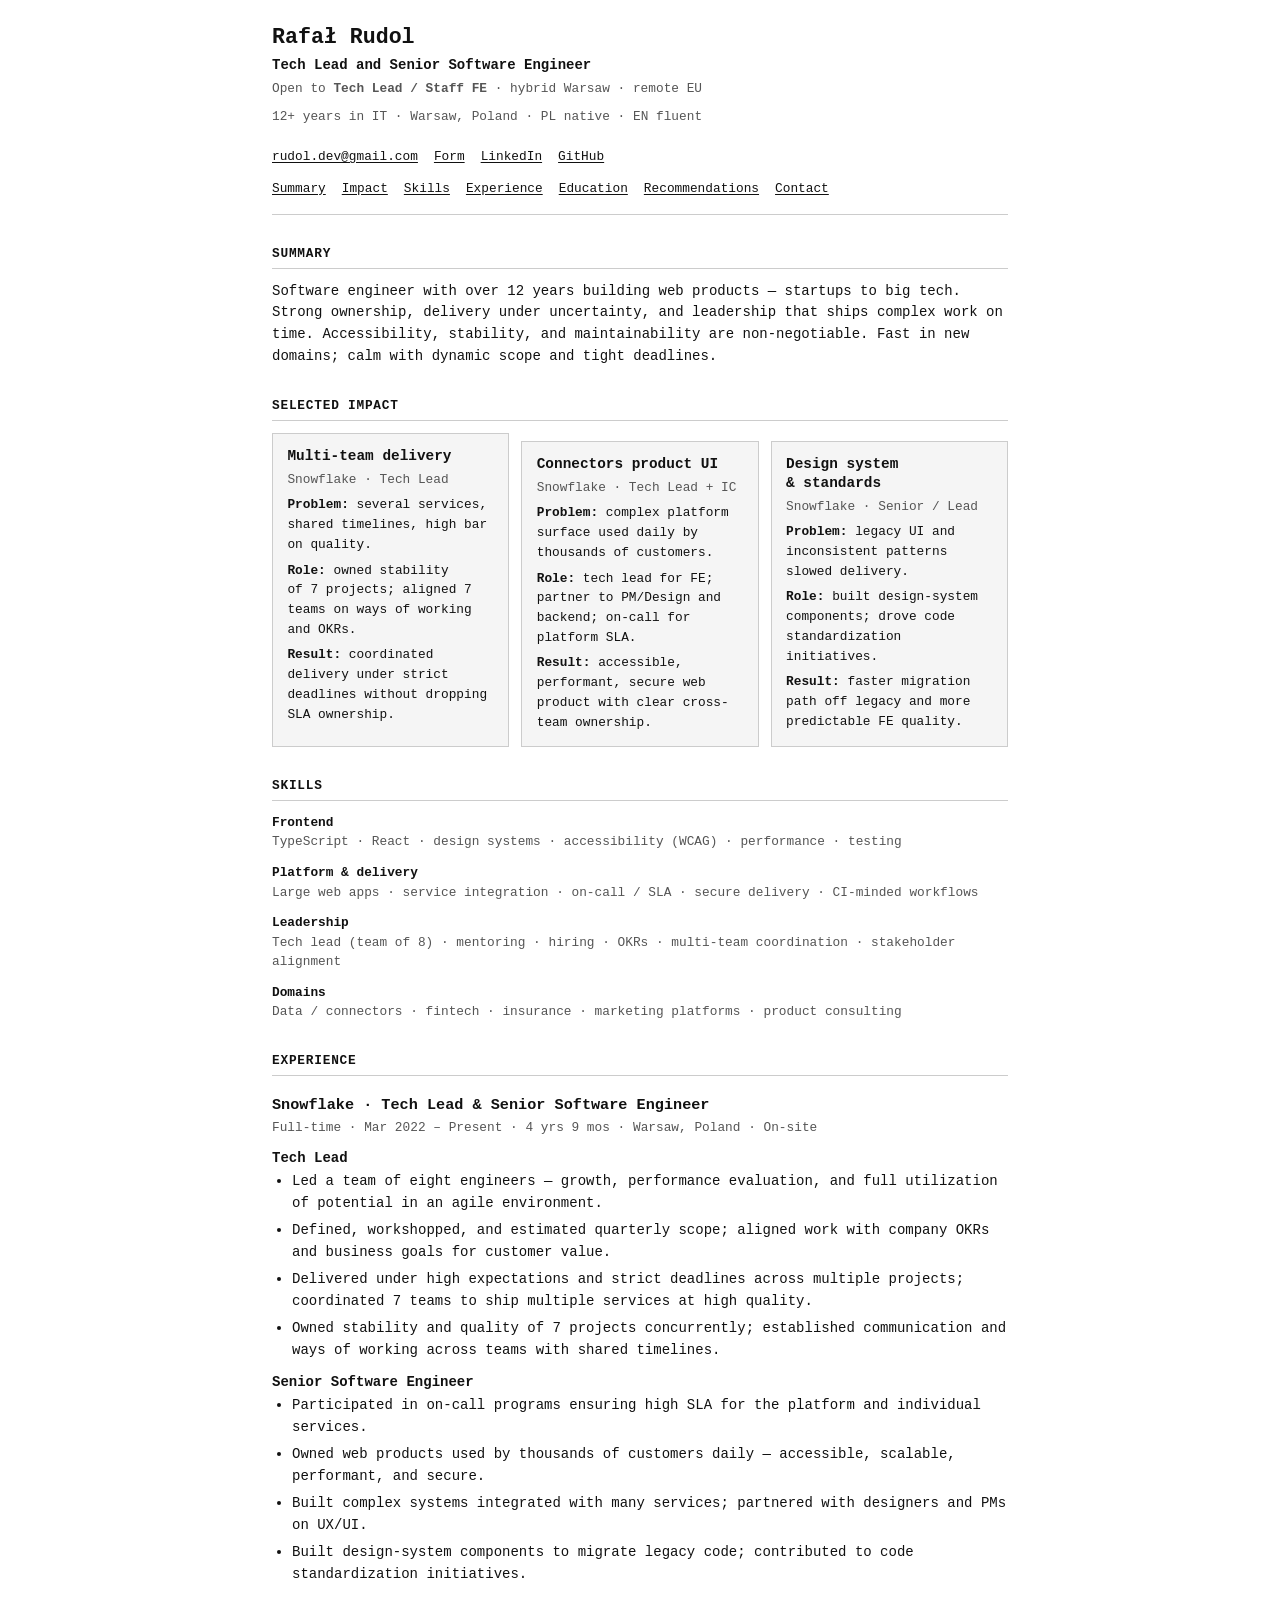
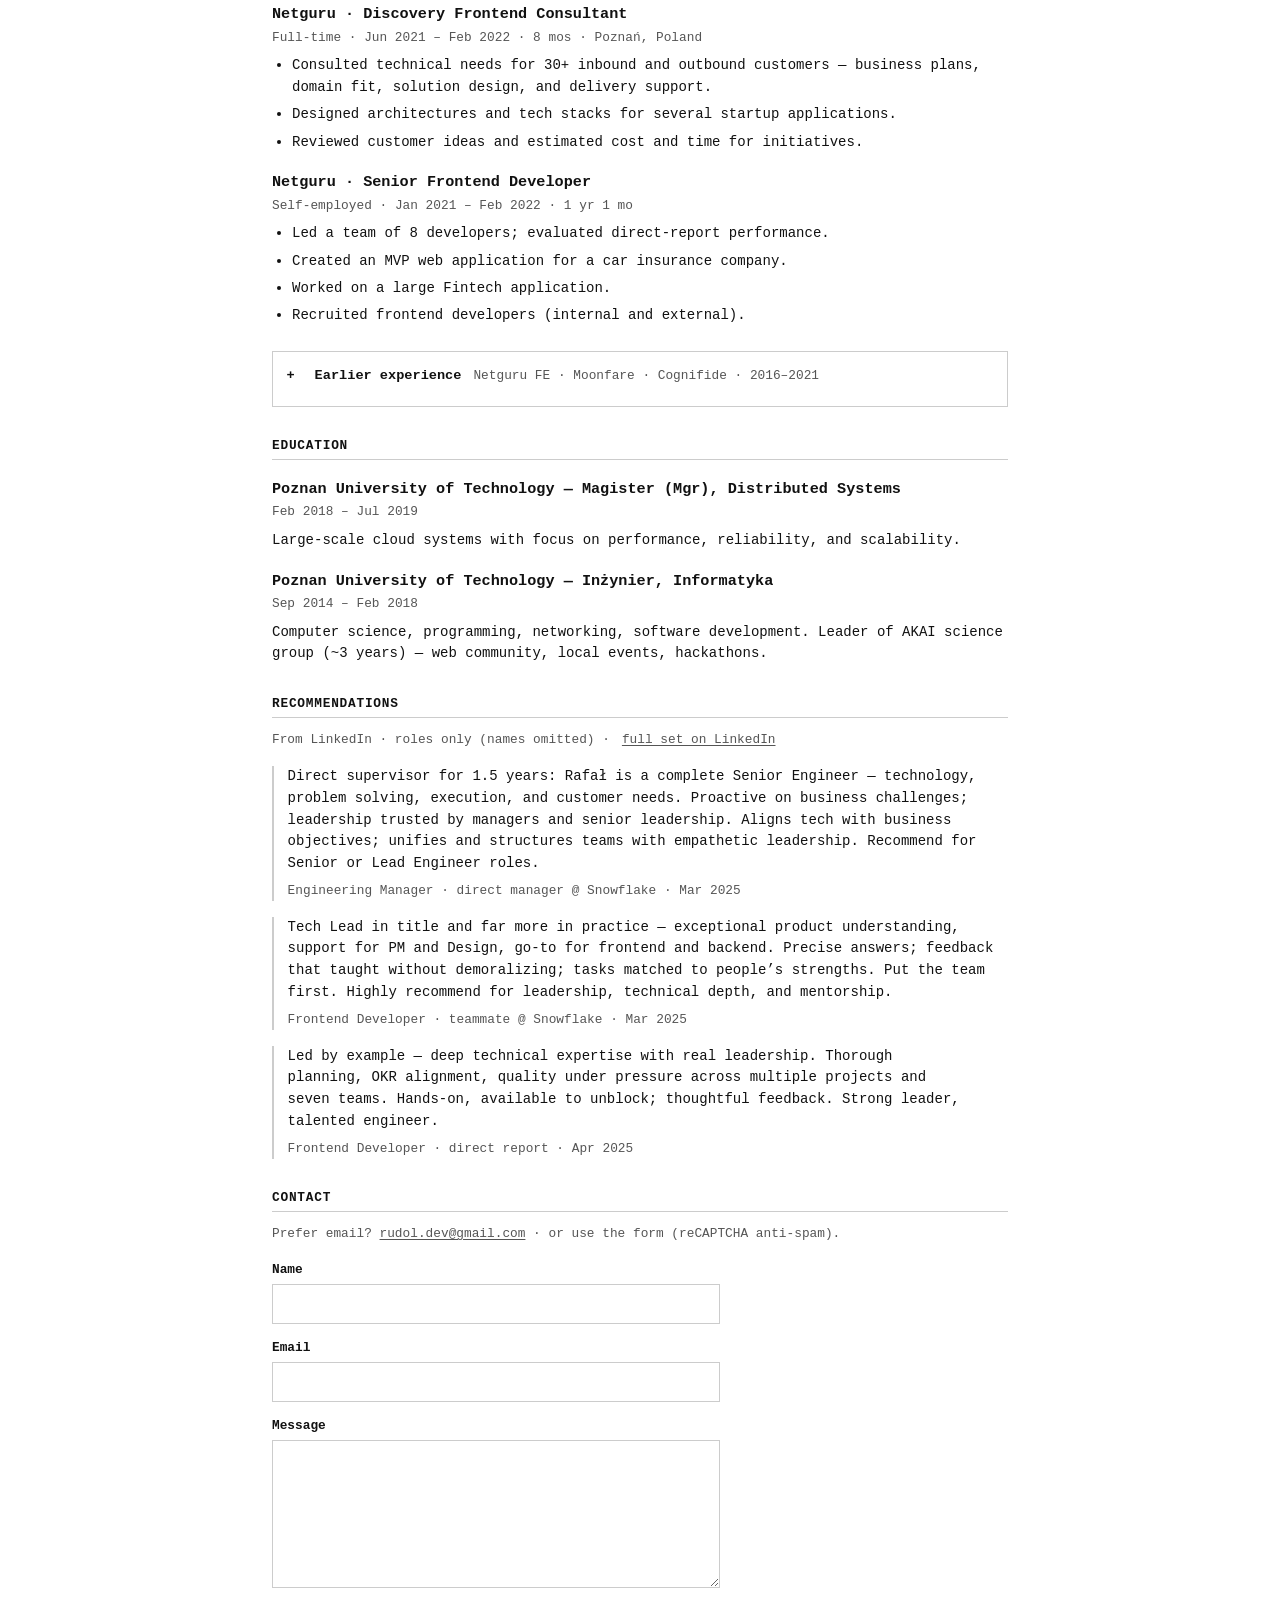
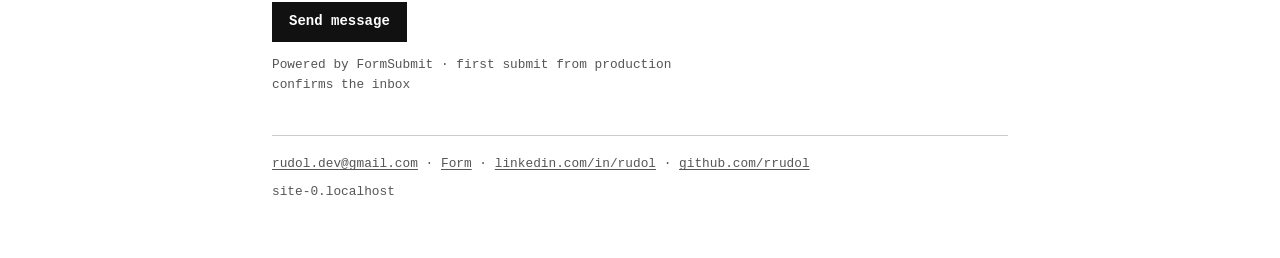
==== www/index.html @ 210c250f "Add static CV site for rudol.dev Monospace CV with impact cards, collapsible earlier experience, For" ====
<!DOCTYPE html>
<html lang="en">
  <head>
    <meta charset="utf-8" />
    <meta name="viewport" content="width=device-width, initial-scale=1" />
    <meta name="color-scheme" content="light dark" />
    <meta name="theme-color" content="#0d0d0d" media="(prefers-color-scheme: dark)" />
    <meta name="theme-color" content="#ffffff" media="(prefers-color-scheme: light)" />
    <meta
      name="description"
      content="Rafał Rudol — Tech Lead &amp; Senior Software Engineer. TypeScript, React, multi-team delivery. Open to Tech Lead / Staff FE roles."
    />
    <meta name="author" content="Rafał Rudol" />
    <link rel="canonical" href="https://rudol.dev/" />
    <link rel="icon" href="./favicon.svg" type="image/svg+xml" />
    <link rel="apple-touch-icon" href="./favicon.svg" />

    <meta property="og:site_name" content="Rafał Rudol" />
    <meta property="og:title" content="Rafał Rudol — Tech Lead &amp; Senior Software Engineer" />
    <meta
      property="og:description"
      content="Tech Lead &amp; Senior Software Engineer. Web, TypeScript, multi-team delivery. Warsaw / remote EU."
    />
    <meta property="og:type" content="profile" />
    <meta property="og:url" content="https://rudol.dev/" />
    <meta property="og:locale" content="en_US" />
    <meta property="profile:first_name" content="Rafał" />
    <meta property="profile:last_name" content="Rudol" />

    <meta name="twitter:card" content="summary" />
    <meta name="twitter:title" content="Rafał Rudol — Tech Lead &amp; Senior Software Engineer" />
    <meta
      name="twitter:description"
      content="Tech Lead &amp; Senior Software Engineer. Web, TypeScript, multi-team delivery."
    />

    <title>Rafał Rudol — Tech Lead &amp; Senior Software Engineer</title>
    <link rel="stylesheet" href="./reset.css" />
    <link rel="stylesheet" href="./style.css" />

    <script type="application/ld+json">
      {
        "@context": "https://schema.org",
        "@type": "Person",
        "name": "Rafał Rudol",
        "url": "https://rudol.dev/",
        "email": "mailto:rudol.dev@gmail.com",
        "jobTitle": "Tech Lead and Senior Software Engineer",
        "address": {
          "@type": "PostalAddress",
          "addressLocality": "Warsaw",
          "addressCountry": "PL"
        },
        "knowsLanguage": ["pl", "en"],
        "sameAs": [
          "https://www.linkedin.com/in/rudol/",
          "https://github.com/rrudol/"
        ]
      }
    </script>
  </head>
  <body>
    <a class="skip-link" href="#main">Skip to content</a>

    <header class="site-header">
      <div class="identity">
        <h1>Rafał Rudol</h1>
        <p class="role">Tech Lead and Senior Software Engineer</p>
        <p class="meta availability">
          Open to <strong>Tech Lead / Staff FE</strong> · hybrid Warsaw · remote EU
        </p>
        <p class="meta">
          <span data-years-it>…</span>+ years in IT · Warsaw, Poland ·
          <span title="Polish">PL native</span> ·
          <span title="English">EN fluent</span>
        </p>
      </div>
      <nav class="contact" aria-label="Contact">
        <a href="mailto:rudol.dev@gmail.com">rudol.dev@gmail.com</a>
        <a href="#contact">Form</a>
        <a href="https://www.linkedin.com/in/rudol/">LinkedIn</a>
        <a href="https://github.com/rrudol/">GitHub</a>
      </nav>
      <nav class="toc" aria-label="On this page">
        <a href="#summary">Summary</a>
        <a href="#impact">Impact</a>
        <a href="#skills">Skills</a>
        <a href="#experience">Experience</a>
        <a href="#education">Education</a>
        <a href="#recommendations">Recommendations</a>
        <a href="#contact">Contact</a>
      </nav>
    </header>

    <main id="main">
      <section id="summary">
        <h2>Summary</h2>
        <p>
          Software engineer with over <span data-years-it>…</span> years building
          web products — startups to big tech. Strong ownership, delivery under
          uncertainty, and leadership that ships complex work on time.
          Accessibility, stability, and maintainability are non‑negotiable. Fast
          in new domains; calm with dynamic scope and tight deadlines.
        </p>
      </section>

      <section id="impact">
        <h2>Selected impact</h2>
        <div class="impact-grid">
          <article class="impact-card">
            <h3>Multi-team delivery</h3>
            <p class="meta">Snowflake · Tech Lead</p>
            <p>
              <strong>Problem:</strong> several services, shared timelines, high
              bar on quality.
            </p>
            <p>
              <strong>Role:</strong> owned stability of 7 projects; aligned 7
              teams on ways of working and OKRs.
            </p>
            <p>
              <strong>Result:</strong> coordinated delivery under strict
              deadlines without dropping SLA ownership.
            </p>
          </article>
          <article class="impact-card">
            <h3>Connectors product UI</h3>
            <p class="meta">Snowflake · Tech Lead + IC</p>
            <p>
              <strong>Problem:</strong> complex platform surface used daily by
              thousands of customers.
            </p>
            <p>
              <strong>Role:</strong> tech lead for FE; partner to PM/Design and
              backend; on-call for platform SLA.
            </p>
            <p>
              <strong>Result:</strong> accessible, performant, secure web
              product with clear cross-team ownership.
            </p>
          </article>
          <article class="impact-card">
            <h3>Design system &amp; standards</h3>
            <p class="meta">Snowflake · Senior / Lead</p>
            <p>
              <strong>Problem:</strong> legacy UI and inconsistent patterns
              slowed delivery.
            </p>
            <p>
              <strong>Role:</strong> built design-system components; drove code
              standardization initiatives.
            </p>
            <p>
              <strong>Result:</strong> faster migration path off legacy and more
              predictable FE quality.
            </p>
          </article>
        </div>
      </section>

      <section id="skills">
        <h2>Skills</h2>
        <dl class="skill-groups">
          <div>
            <dt>Frontend</dt>
            <dd>
              TypeScript · React · design systems · accessibility (WCAG) ·
              performance · testing
            </dd>
          </div>
          <div>
            <dt>Platform &amp; delivery</dt>
            <dd>
              Large web apps · service integration · on-call / SLA · secure
              delivery · CI-minded workflows
            </dd>
          </div>
          <div>
            <dt>Leadership</dt>
            <dd>
              Tech lead (team of 8) · mentoring · hiring · OKRs · multi-team
              coordination · stakeholder alignment
            </dd>
          </div>
          <div>
            <dt>Domains</dt>
            <dd>
              Data / connectors · fintech · insurance · marketing platforms ·
              product consulting
            </dd>
          </div>
        </dl>
      </section>

      <section id="experience">
        <h2>Experience</h2>

        <article>
          <h3>Snowflake · Tech Lead &amp; Senior Software Engineer</h3>
          <p class="meta">
            Full-time ·
            <time datetime="2022-03">Mar 2022</time> – Present
            <span data-tenure data-start="2022-03" data-end="present" aria-hidden="true"></span>
            · Warsaw, Poland · On-site
          </p>

          <h4>Tech Lead</h4>
          <ul>
            <li>
              Led a team of eight engineers — growth, performance evaluation, and
              full utilization of potential in an agile environment.
            </li>
            <li>
              Defined, workshopped, and estimated quarterly scope; aligned work
              with company OKRs and business goals for customer value.
            </li>
            <li>
              Delivered under high expectations and strict deadlines across
              multiple projects; coordinated 7 teams to ship multiple services at
              high quality.
            </li>
            <li>
              Owned stability and quality of 7 projects concurrently; established
              communication and ways of working across teams with shared timelines.
            </li>
          </ul>

          <h4>Senior Software Engineer</h4>
          <ul>
            <li>
              Participated in on-call programs ensuring high SLA for the platform
              and individual services.
            </li>
            <li>
              Owned web products used by thousands of customers daily —
              accessible, scalable, performant, and secure.
            </li>
            <li>
              Built complex systems integrated with many services; partnered with
              designers and PMs on UX/UI.
            </li>
            <li>
              Built design-system components to migrate legacy code; contributed
              to code standardization initiatives.
            </li>
          </ul>
        </article>

        <article>
          <h3>Netguru · Discovery Frontend Consultant</h3>
          <p class="meta">
            Full-time ·
            <time datetime="2021-06">Jun 2021</time> –
            <time datetime="2022-02">Feb 2022</time>
            <span data-tenure data-start="2021-06" data-end="2022-02" aria-hidden="true"></span>
            · Poznań, Poland
          </p>
          <ul>
            <li>
              Consulted technical needs for 30+ inbound and outbound customers —
              business plans, domain fit, solution design, and delivery support.
            </li>
            <li>
              Designed architectures and tech stacks for several startup
              applications.
            </li>
            <li>
              Reviewed customer ideas and estimated cost and time for initiatives.
            </li>
          </ul>
        </article>

        <article>
          <h3>Netguru · Senior Frontend Developer</h3>
          <p class="meta">
            Self-employed ·
            <time datetime="2021-01">Jan 2021</time> –
            <time datetime="2022-02">Feb 2022</time>
            <span data-tenure data-start="2021-01" data-end="2022-02" aria-hidden="true"></span>
          </p>
          <ul>
            <li>Led a team of 8 developers; evaluated direct-report performance.</li>
            <li>Created an MVP web application for a car insurance company.</li>
            <li>Worked on a large Fintech application.</li>
            <li>Recruited frontend developers (internal and external).</li>
          </ul>
        </article>

        <details class="earlier" id="earlier-experience">
          <summary>
            Earlier experience
            <span class="meta">Netguru FE · Moonfare · Cognifide · 2016–2021</span>
          </summary>

          <article>
            <h3>Netguru · Front-end Developer</h3>
            <p class="meta">
              Self-employed ·
              <time datetime="2019-09">Sep 2019</time> –
              <time datetime="2021-01">Jan 2021</time>
              <span data-tenure data-start="2019-09" data-end="2021-01" aria-hidden="true"></span>
            </p>
            <ul>
              <li>Referrals program application for a US real estate company.</li>
              <li>Medical application to organize internal processes.</li>
              <li>Fintech project: KYC and investing processes.</li>
            </ul>
          </article>

          <article>
            <h3>Moonfare · Frontend Developer</h3>
            <p class="meta">
              Self-employed ·
              <time datetime="2019-10">Oct 2019</time> –
              <time datetime="2021-03">Mar 2021</time>
              <span data-tenure data-start="2019-10" data-end="2021-03" aria-hidden="true"></span>
            </p>
            <ul>
              <li>
                Frontend delivery for a private-markets / alternative investments
                platform.
              </li>
              <li>
                Collaborated with product and design on investor-facing web
                experiences.
              </li>
            </ul>
          </article>

          <article>
            <h3>Cognifide · Junior Front-end Developer</h3>
            <p class="meta">
              Full-time ·
              <time datetime="2016-07">Jul 2016</time> –
              <time datetime="2019-09">Sep 2019</time>
              · ~3 yrs 3 mos cumulative · Poznań, Poland · On-site
            </p>
            <p class="meta">
              Periods:
              <time datetime="2016-07">Jul 2016</time>–<time datetime="2016-09">Sep 2016</time>
              ·
              <time datetime="2017-07">Jul 2017</time>–<time datetime="2017-09">Sep 2017</time>
              ·
              <time datetime="2018-07">Jul 2018</time>–<time datetime="2019-09">Sep 2019</time>
              (study / freelance breaks)
            </p>
            <ul>
              <li>Led frontend team on a marketing web application project.</li>
              <li>
                Built marketing websites and apps for multinational enterprises
                (automotive, consumer goods, telecommunications).
              </li>
              <li>
                Business development: rapid, highly customizable campaign sites and
                PoCs.
              </li>
              <li>
                Private banking marketing needs; sports championship website
                end-to-end.
              </li>
            </ul>
          </article>
        </details>
      </section>

      <section id="education">
        <h2>Education</h2>

        <article>
          <h3>Poznan University of Technology — Magister (Mgr), Distributed Systems</h3>
          <p class="meta">
            <time datetime="2018-02">Feb 2018</time> –
            <time datetime="2019-07">Jul 2019</time>
          </p>
          <p>
            Large-scale cloud systems with focus on performance, reliability, and
            scalability.
          </p>
        </article>

        <article>
          <h3>Poznan University of Technology — Inżynier, Informatyka</h3>
          <p class="meta">
            <time datetime="2014-09">Sep 2014</time> –
            <time datetime="2018-02">Feb 2018</time>
          </p>
          <p>
            Computer science, programming, networking, software development.
            Leader of AKAI science group (~3 years) — web community, local events,
            hackathons.
          </p>
        </article>
      </section>

      <section id="recommendations">
        <h2>Recommendations</h2>
        <p class="meta recs-note">
          From LinkedIn · roles only (names omitted) ·
          <a href="https://www.linkedin.com/in/rudol/">full set on LinkedIn</a>
        </p>

        <div class="recs">
          <blockquote>
            <p>
              Direct supervisor for 1.5 years: Rafał is a complete Senior Engineer
              — technology, problem solving, execution, and customer needs.
              Proactive on business challenges; leadership trusted by managers and
              senior leadership. Aligns tech with business objectives; unifies and
              structures teams with empathetic leadership. Recommend for Senior or
              Lead Engineer roles.
            </p>
            <footer>Engineering Manager · direct manager @ Snowflake · Mar 2025</footer>
          </blockquote>

          <blockquote>
            <p>
              Tech Lead in title and far more in practice — exceptional product
              understanding, support for PM and Design, go-to for frontend and
              backend. Precise answers; feedback that taught without demoralizing;
              tasks matched to people’s strengths. Put the team first. Highly
              recommend for leadership, technical depth, and mentorship.
            </p>
            <footer>Frontend Developer · teammate @ Snowflake · Mar 2025</footer>
          </blockquote>

          <blockquote>
            <p>
              Led by example — deep technical expertise with real leadership.
              Thorough planning, OKR alignment, quality under pressure across
              multiple projects and seven teams. Hands-on, available to unblock;
              thoughtful feedback. Strong leader, talented engineer.
            </p>
            <footer>Frontend Developer · direct report · Apr 2025</footer>
          </blockquote>
        </div>
      </section>

      <section id="contact">
        <h2>Contact</h2>
        <p class="meta">
          Prefer email?
          <a href="mailto:rudol.dev@gmail.com">rudol.dev@gmail.com</a>
          · or use the form (reCAPTCHA anti-spam).
        </p>

        <form
          id="contact-form"
          class="contact-form"
          action="https://formsubmit.co/rudol.dev@gmail.com"
          method="POST"
        >
          <input type="hidden" name="_subject" value="rudol.dev — contact form" />
          <input type="hidden" name="_template" value="table" />
          <input type="hidden" name="_captcha" value="true" />
          <input type="hidden" name="_honey" value="" />
          <input
            type="text"
            name="_gotcha"
            value=""
            class="hp"
            tabindex="-1"
            autocomplete="off"
            aria-hidden="true"
          />
          <input type="hidden" name="_next" value="" id="contact-next" />

          <div class="field">
            <label for="contact-name">Name</label>
            <input
              id="contact-name"
              name="name"
              type="text"
              required
              maxlength="120"
              autocomplete="name"
            />
          </div>

          <div class="field">
            <label for="contact-email">Email</label>
            <input
              id="contact-email"
              name="email"
              type="email"
              required
              maxlength="254"
              autocomplete="email"
            />
          </div>

          <div class="field">
            <label for="contact-message">Message</label>
            <textarea
              id="contact-message"
              name="message"
              required
              rows="6"
              maxlength="5000"
            ></textarea>
          </div>

          <p class="form-status" id="contact-status" role="status" aria-live="polite" hidden></p>

          <button type="submit" id="contact-submit">Send message</button>
          <p class="meta form-note">
            Powered by FormSubmit · first submit from production confirms the inbox
          </p>
        </form>
      </section>
    </main>

    <footer class="site-footer">
      <p class="meta">
        <a href="mailto:rudol.dev@gmail.com">rudol.dev@gmail.com</a>
        ·
        <a href="#contact">Form</a>
        ·
        <a href="https://www.linkedin.com/in/rudol/">linkedin.com/in/rudol</a>
        ·
        <a href="https://github.com/rrudol/">github.com/rrudol</a>
      </p>
      <p class="meta site-origin" hidden>
        <span data-site-host></span>
      </p>
    </footer>

    <script type="module" src="./app.js"></script>
  </body>
</html>
---- www/style.css ----
/* Page styles — monospace CV, minimal + print */

:root {
  --fg: #111;
  --muted: #555;
  --line: #ccc;
  --bg: #fff;
  --focus: #111;
  --max: 48rem;
  --card: color-mix(in srgb, var(--fg) 4%, var(--bg));
}

@media (prefers-color-scheme: dark) {
  :root {
    --fg: #e8e8e8;
    --muted: #9a9a9a;
    --line: #3a3a3a;
    --bg: #0d0d0d;
    --focus: #e8e8e8;
  }
}

body {
  font-family: ui-monospace, "SF Mono", Menlo, Consolas, "Liberation Mono",
    monospace;
  font-size: 0.875rem;
  line-height: 1.55;
  max-width: var(--max);
  margin-inline: auto;
  padding: 1.5rem 1rem 3rem;
  color: var(--fg);
  background: var(--bg);
}

a {
  color: inherit;
  text-underline-offset: 0.15em;
}

a:hover {
  text-decoration-thickness: 2px;
}

.skip-link {
  position: absolute;
  inset-inline-start: 1rem;
  inset-block-start: 0;
  transform: translateY(-120%);
  padding: 0.4rem 0.6rem;
  background: var(--bg);
  border: 1px solid var(--fg);
  z-index: 10;
}

.skip-link:focus {
  transform: translateY(0.5rem);
}

h1 {
  font-size: 1.35rem;
  font-weight: 700;
  line-height: 1.25;
}

h2 {
  font-size: 0.8rem;
  font-weight: 700;
  letter-spacing: 0.06em;
  text-transform: uppercase;
  margin-block: 2rem 0.75rem;
  padding-block-end: 0.35rem;
  border-block-end: 1px solid var(--line);
}

h3 {
  font-size: 0.95rem;
  font-weight: 700;
  line-height: 1.3;
  margin-block-start: 1.25rem;
}

h4 {
  font-size: 0.875rem;
  font-weight: 700;
  margin-block: 0.75rem 0.35rem;
}

.site-header {
  display: grid;
  gap: 0.75rem;
  margin-block-end: 0.5rem;
  padding-block-end: 1rem;
  border-block-end: 1px solid var(--line);
}

.role {
  font-weight: 600;
  margin-block-start: 0.25rem;
}

.availability strong {
  font-weight: 700;
}

.meta {
  color: var(--muted);
  font-size: 0.8rem;
  margin-block: 0.15rem 0.5rem;
}

.contact,
.toc {
  display: flex;
  flex-wrap: wrap;
  gap: 0.35rem 1rem;
  font-size: 0.8rem;
}

.contact a,
.toc a {
  text-decoration: underline;
}

/* Impact */
.impact-grid {
  display: grid;
  gap: 0.85rem;
}

@media (min-width: 40rem) {
  .impact-grid {
    grid-template-columns: repeat(3, 1fr);
    gap: 0.75rem;
  }
}

.impact-card {
  padding: 0.85rem 0.9rem;
  border: 1px solid var(--line);
  background: var(--card);
}

.impact-card h3 {
  margin-block: 0 0.25rem;
  font-size: 0.9rem;
}

.impact-card p {
  margin: 0.35rem 0 0;
  font-size: 0.8rem;
}

.impact-card .meta {
  margin-block: 0 0.35rem;
}

.skill-groups {
  display: grid;
  gap: 0.65rem;
}

.skill-groups dt {
  font-weight: 700;
  font-size: 0.8rem;
}

.skill-groups dd {
  color: var(--muted);
  font-size: 0.8rem;
  margin: 0;
}

ul {
  padding-inline-start: 1.25rem;
}

li + li {
  margin-block-start: 0.35rem;
}

article + article {
  margin-block-start: 0.5rem;
}

/* Earlier experience collapse */
.earlier {
  margin-block-start: 1.5rem;
  border: 1px solid var(--line);
  padding: 0.5rem 0.85rem 0.85rem;
}

.earlier > summary {
  cursor: pointer;
  font-weight: 700;
  font-size: 0.85rem;
  list-style: none;
  display: flex;
  flex-wrap: wrap;
  align-items: baseline;
  gap: 0.35rem 0.75rem;
  padding-block: 0.35rem;
}

.earlier > summary::-webkit-details-marker {
  display: none;
}

.earlier > summary::before {
  content: "+";
  font-weight: 700;
  width: 1rem;
}

.earlier[open] > summary::before {
  content: "−";
}

.earlier > summary .meta {
  font-weight: 400;
  margin: 0;
}

.earlier[open] {
  padding-block-end: 1rem;
}

blockquote {
  margin-block: 1rem 0;
  padding-inline-start: 0.85rem;
  border-inline-start: 2px solid var(--line);
}

blockquote p {
  margin: 0;
}

blockquote footer {
  color: var(--muted);
  font-size: 0.8rem;
  margin-block-start: 0.4rem;
}

.recs-note {
  display: flex;
  flex-wrap: wrap;
  align-items: baseline;
  gap: 0.5rem 0.75rem;
}

.site-footer {
  margin-block-start: 2.5rem;
  padding-block-start: 1rem;
  border-block-start: 1px solid var(--line);
}

section p + p {
  margin-block-start: 0.5rem;
}

/* Contact form */
.contact-form {
  display: grid;
  gap: 0.85rem;
  margin-block-start: 1rem;
  max-width: 28rem;
}

.contact-form .field {
  display: grid;
  gap: 0.3rem;
}

.contact-form label {
  font-size: 0.8rem;
  font-weight: 600;
}

.contact-form input[type="text"],
.contact-form input[type="email"],
.contact-form textarea {
  width: 100%;
  padding: 0.5rem 0.6rem;
  font: inherit;
  color: var(--fg);
  background: var(--bg);
  border: 1px solid var(--line);
  border-radius: 0;
}

.contact-form input:focus-visible,
.contact-form textarea:focus-visible {
  outline: 2px solid var(--focus);
  outline-offset: 2px;
  border-color: var(--fg);
}

.contact-form textarea {
  min-height: 8rem;
  resize: vertical;
}

.contact-form button[type="submit"] {
  justify-self: start;
  padding: 0.5rem 1rem;
  font: inherit;
  font-weight: 600;
  color: var(--bg);
  background: var(--fg);
  border: 1px solid var(--fg);
  cursor: pointer;
}

.contact-form button[type="submit"]:hover {
  opacity: 0.88;
}

.contact-form button[type="submit"]:disabled {
  opacity: 0.55;
  cursor: wait;
}

.contact-form .hp {
  position: absolute;
  left: -10000px;
  width: 1px;
  height: 1px;
  overflow: hidden;
}

.form-status {
  font-size: 0.8rem;
  color: var(--muted);
  margin: 0;
}

.form-note {
  margin: 0;
}

.thanks {
  max-width: var(--max);
  margin-inline: auto;
  padding: 3rem 1rem;
}

.thanks h1 {
  margin-block-end: 0.75rem;
}

:focus-visible {
  outline: 2px solid var(--focus);
  outline-offset: 2px;
}

/* Print / PDF */
@media print {
  :root {
    --fg: #000;
    --muted: #333;
    --line: #999;
    --bg: #fff;
    --card: #fff;
  }

  body {
    max-width: none;
    padding: 0;
    font-size: 10pt;
    line-height: 1.4;
  }

  .skip-link,
  .toc,
  .contact-form,
  #contact .form-note {
    display: none !important;
  }

  #contact .meta:first-of-type::after {
    content: none;
  }

  .earlier {
    border: none;
    padding: 0;
  }

  .earlier > summary {
    display: none;
  }

  .earlier article {
    display: block;
  }

  .impact-grid {
    grid-template-columns: 1fr;
  }

  h2 {
    margin-block: 1rem 0.4rem;
    break-after: avoid;
  }

  article,
  blockquote,
  .impact-card {
    break-inside: avoid;
  }

  a {
    text-decoration: none;
  }

  .contact a[href^="http"]::after,
  .contact a[href^="mailto"]::after,
  .site-footer a[href^="http"]::after,
  .site-footer a[href^="mailto"]::after {
    content: " (" attr(href) ")";
    font-size: 0.85em;
    color: var(--muted);
  }

  .site-header {
    border-block-end-color: #000;
  }
}
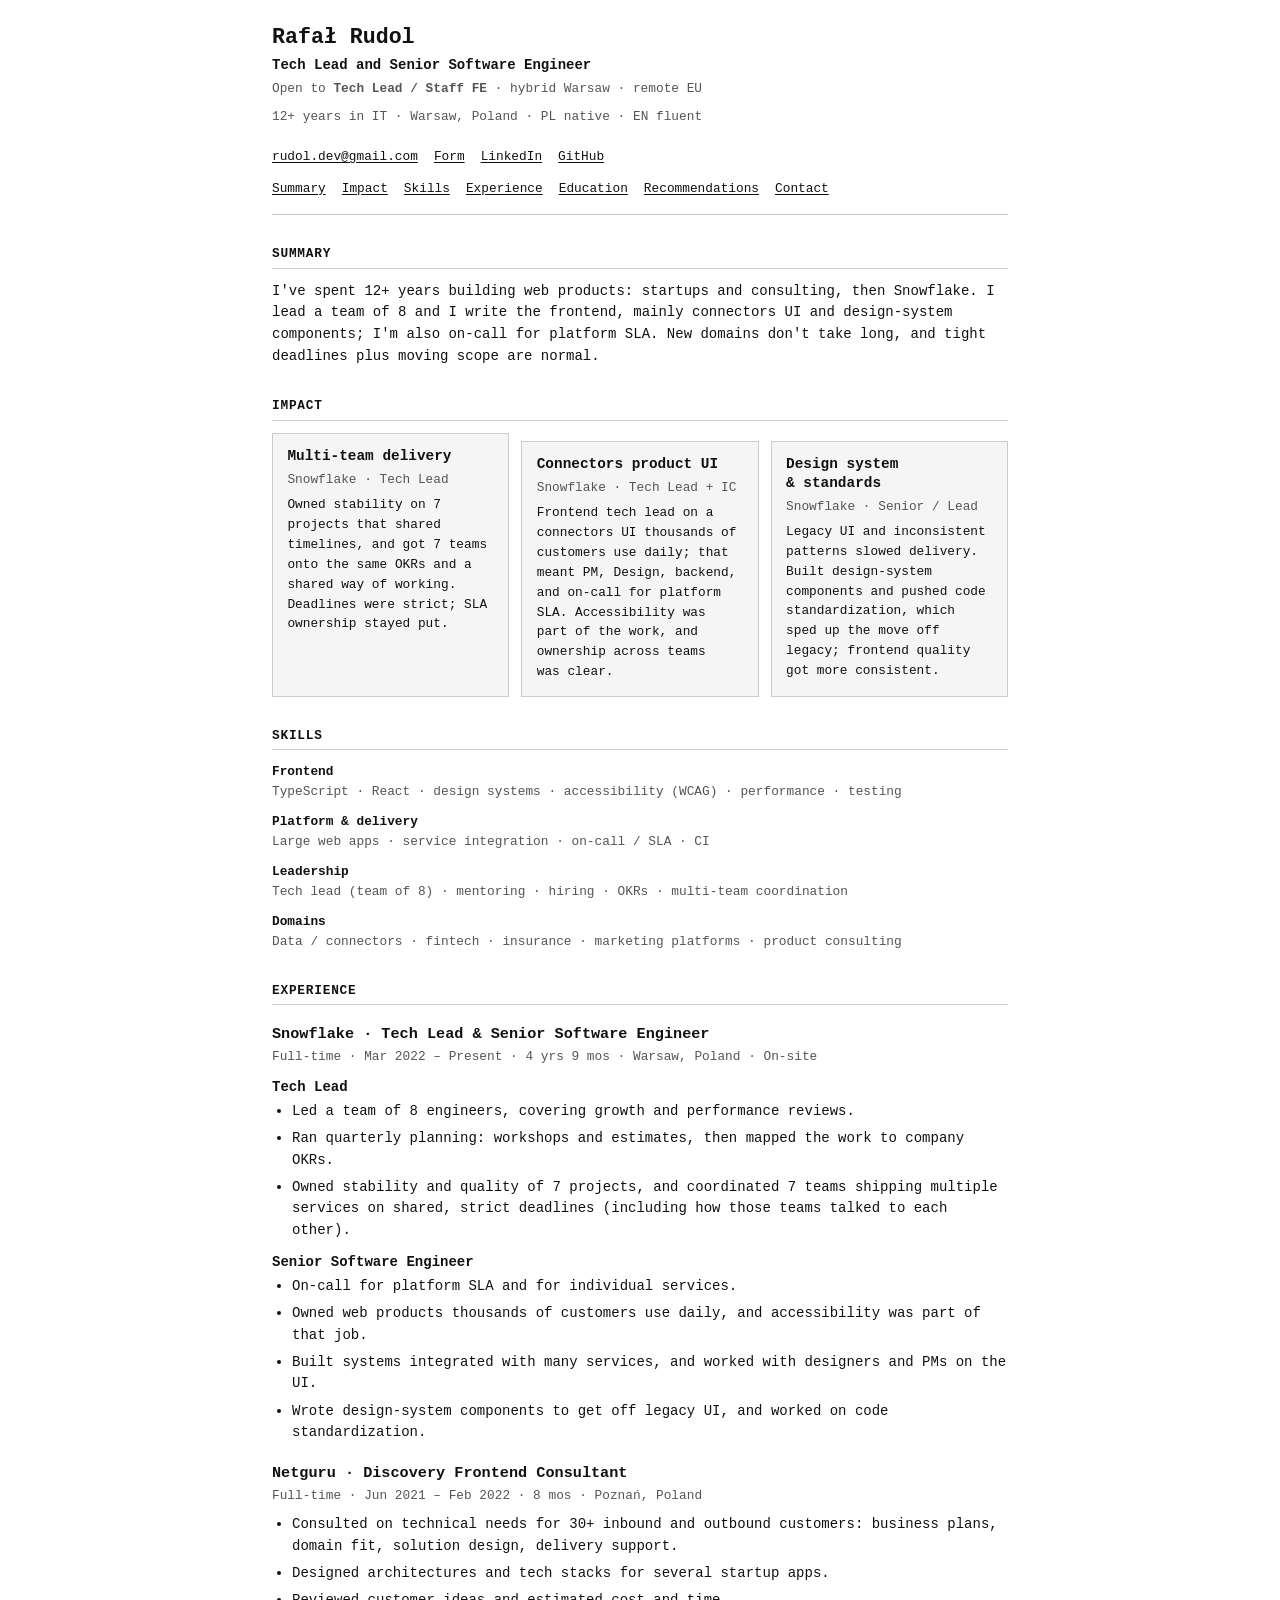
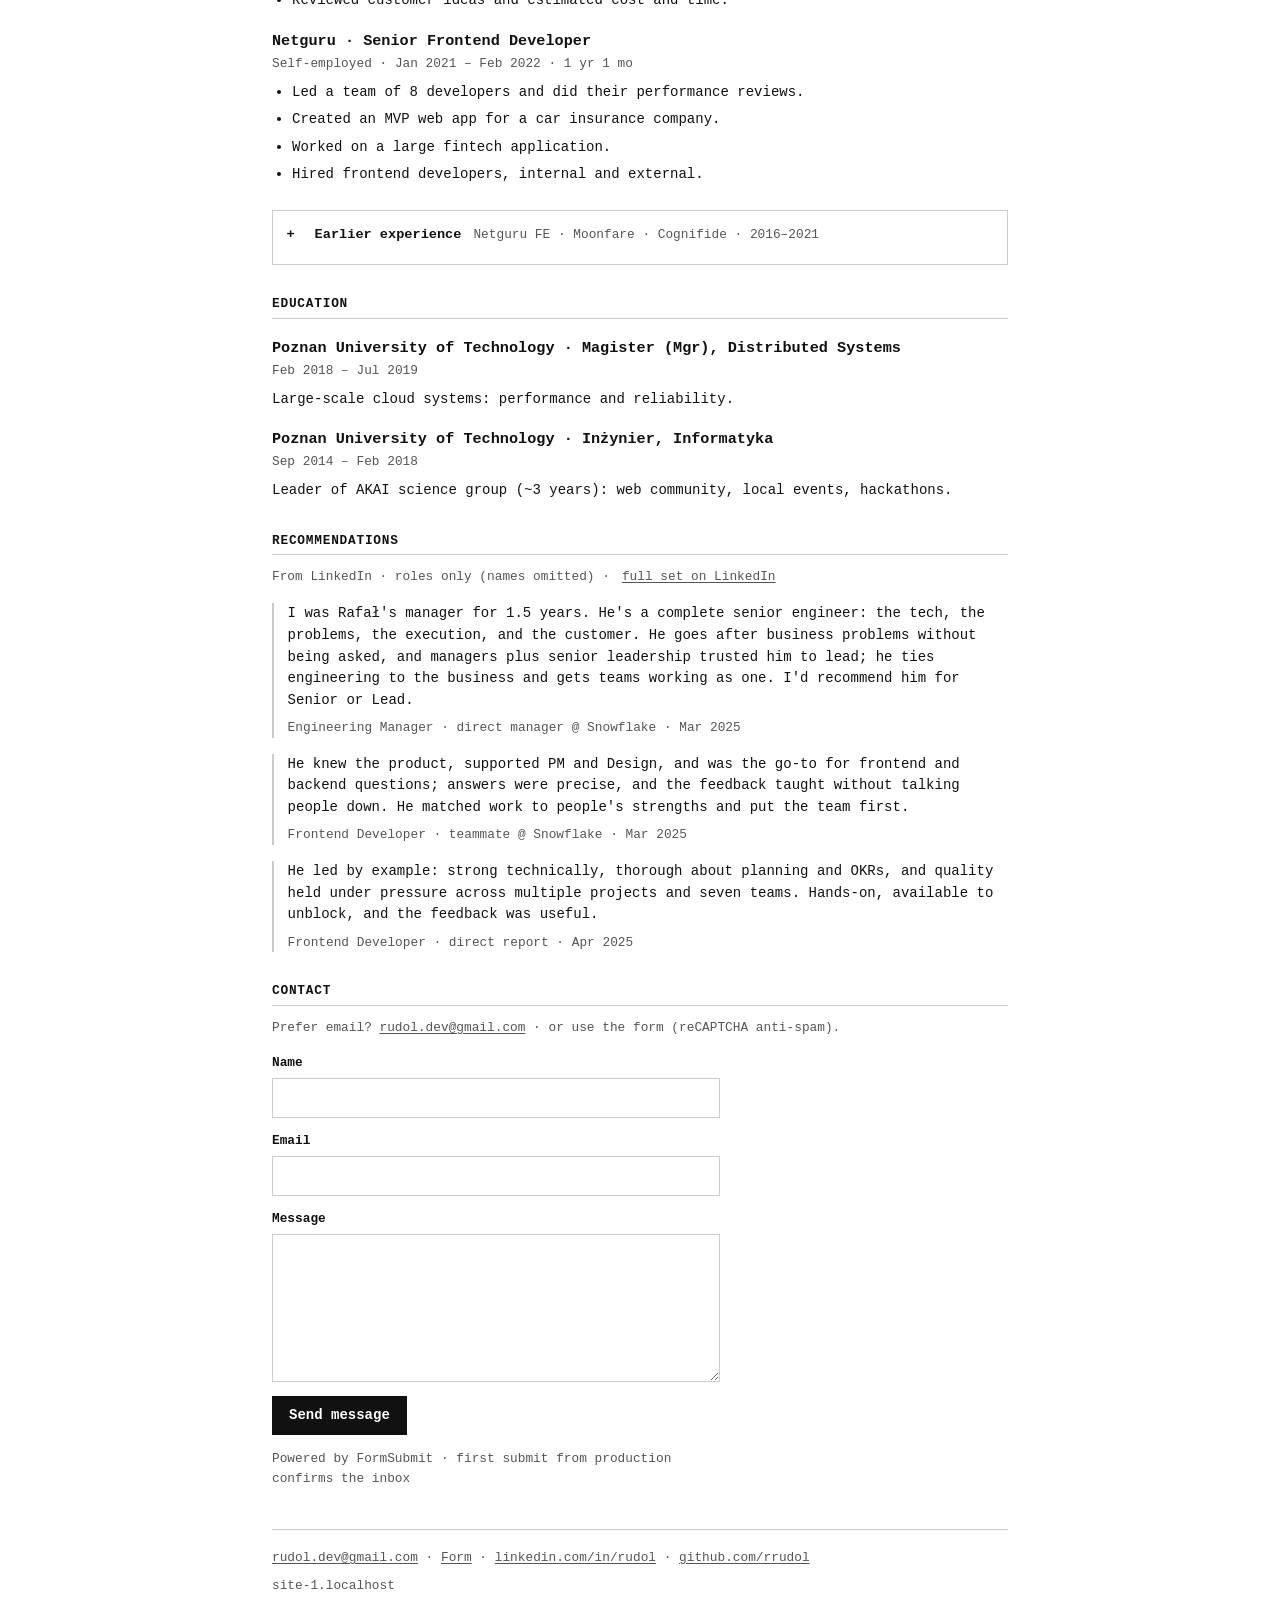
==== commit 1b4459de: "backup: preserve working tree before format Archival WIP, not reviewed or tested. Do not merge autom" ====
--- a/www/index.html
+++ b/www/index.html
@@ -8,7 +8,7 @@
     <meta name="theme-color" content="#ffffff" media="(prefers-color-scheme: light)" />
     <meta
       name="description"
-      content="Rafał Rudol — Tech Lead &amp; Senior Software Engineer. TypeScript, React, multi-team delivery. Open to Tech Lead / Staff FE roles."
+      content="Rafał Rudol. Tech Lead and Senior Software Engineer. TypeScript, React, team of 8. Open to Tech Lead / Staff FE."
     />
     <meta name="author" content="Rafał Rudol" />
     <link rel="canonical" href="https://rudol.dev/" />
@@ -16,10 +16,10 @@
     <link rel="apple-touch-icon" href="./favicon.svg" />
 
     <meta property="og:site_name" content="Rafał Rudol" />
-    <meta property="og:title" content="Rafał Rudol — Tech Lead &amp; Senior Software Engineer" />
+    <meta property="og:title" content="Rafał Rudol · Tech Lead and Senior Software Engineer" />
     <meta
       property="og:description"
-      content="Tech Lead &amp; Senior Software Engineer. Web, TypeScript, multi-team delivery. Warsaw / remote EU."
+      content="Tech Lead and Senior Software Engineer. TypeScript, React. Warsaw / remote EU."
     />
     <meta property="og:type" content="profile" />
     <meta property="og:url" content="https://rudol.dev/" />
@@ -28,13 +28,13 @@
     <meta property="profile:last_name" content="Rudol" />
 
     <meta name="twitter:card" content="summary" />
-    <meta name="twitter:title" content="Rafał Rudol — Tech Lead &amp; Senior Software Engineer" />
+    <meta name="twitter:title" content="Rafał Rudol · Tech Lead and Senior Software Engineer" />
     <meta
       name="twitter:description"
-      content="Tech Lead &amp; Senior Software Engineer. Web, TypeScript, multi-team delivery."
+      content="Tech Lead and Senior Software Engineer. TypeScript, React, team of 8."
     />
 
-    <title>Rafał Rudol — Tech Lead &amp; Senior Software Engineer</title>
+    <title>Rafał Rudol · Tech Lead and Senior Software Engineer</title>
     <link rel="stylesheet" href="./reset.css" />
     <link rel="stylesheet" href="./style.css" />
 
@@ -96,63 +96,43 @@
       <section id="summary">
         <h2>Summary</h2>
         <p>
-          Software engineer with over <span data-years-it>…</span> years building
-          web products — startups to big tech. Strong ownership, delivery under
-          uncertainty, and leadership that ships complex work on time.
-          Accessibility, stability, and maintainability are non‑negotiable. Fast
-          in new domains; calm with dynamic scope and tight deadlines.
+          I've spent <span data-years-it>…</span>+ years building web products:
+          startups and consulting, then Snowflake. I lead a team of 8 and I
+          write the frontend, mainly connectors UI and design-system
+          components; I'm also on-call for platform SLA. New domains don't take
+          long, and tight deadlines plus moving scope are normal.
         </p>
       </section>
 
       <section id="impact">
-        <h2>Selected impact</h2>
+        <h2>Impact</h2>
         <div class="impact-grid">
           <article class="impact-card">
             <h3>Multi-team delivery</h3>
             <p class="meta">Snowflake · Tech Lead</p>
             <p>
-              <strong>Problem:</strong> several services, shared timelines, high
-              bar on quality.
-            </p>
-            <p>
-              <strong>Role:</strong> owned stability of 7 projects; aligned 7
-              teams on ways of working and OKRs.
-            </p>
-            <p>
-              <strong>Result:</strong> coordinated delivery under strict
-              deadlines without dropping SLA ownership.
+              Owned stability on 7 projects that shared timelines, and got 7
+              teams onto the same OKRs and a shared way of working. Deadlines
+              were strict; SLA ownership stayed put.
             </p>
           </article>
           <article class="impact-card">
             <h3>Connectors product UI</h3>
             <p class="meta">Snowflake · Tech Lead + IC</p>
             <p>
-              <strong>Problem:</strong> complex platform surface used daily by
-              thousands of customers.
-            </p>
-            <p>
-              <strong>Role:</strong> tech lead for FE; partner to PM/Design and
-              backend; on-call for platform SLA.
-            </p>
-            <p>
-              <strong>Result:</strong> accessible, performant, secure web
-              product with clear cross-team ownership.
+              Frontend tech lead on a connectors UI thousands of customers use
+              daily; that meant PM, Design, backend, and on-call for platform
+              SLA. Accessibility was part of the work, and ownership across
+              teams was clear.
             </p>
           </article>
           <article class="impact-card">
             <h3>Design system &amp; standards</h3>
             <p class="meta">Snowflake · Senior / Lead</p>
             <p>
-              <strong>Problem:</strong> legacy UI and inconsistent patterns
-              slowed delivery.
-            </p>
-            <p>
-              <strong>Role:</strong> built design-system components; drove code
-              standardization initiatives.
-            </p>
-            <p>
-              <strong>Result:</strong> faster migration path off legacy and more
-              predictable FE quality.
+              Legacy UI and inconsistent patterns slowed delivery. Built
+              design-system components and pushed code standardization, which
+              sped up the move off legacy; frontend quality got more consistent.
             </p>
           </article>
         </div>
@@ -171,15 +151,14 @@
           <div>
             <dt>Platform &amp; delivery</dt>
             <dd>
-              Large web apps · service integration · on-call / SLA · secure
-              delivery · CI-minded workflows
+              Large web apps · service integration · on-call / SLA · CI
             </dd>
           </div>
           <div>
             <dt>Leadership</dt>
             <dd>
               Tech lead (team of 8) · mentoring · hiring · OKRs · multi-team
-              coordination · stakeholder alignment
+              coordination
             </dd>
           </div>
           <div>
@@ -207,41 +186,35 @@
           <h4>Tech Lead</h4>
           <ul>
             <li>
-              Led a team of eight engineers — growth, performance evaluation, and
-              full utilization of potential in an agile environment.
-            </li>
-            <li>
-              Defined, workshopped, and estimated quarterly scope; aligned work
-              with company OKRs and business goals for customer value.
-            </li>
-            <li>
-              Delivered under high expectations and strict deadlines across
-              multiple projects; coordinated 7 teams to ship multiple services at
-              high quality.
-            </li>
-            <li>
-              Owned stability and quality of 7 projects concurrently; established
-              communication and ways of working across teams with shared timelines.
+              Led a team of 8 engineers, covering growth and performance reviews.
+            </li>
+            <li>
+              Ran quarterly planning: workshops and estimates, then mapped the
+              work to company OKRs.
+            </li>
+            <li>
+              Owned stability and quality of 7 projects, and coordinated 7
+              teams shipping multiple services on shared, strict deadlines
+              (including how those teams talked to each other).
             </li>
           </ul>
 
           <h4>Senior Software Engineer</h4>
           <ul>
             <li>
-              Participated in on-call programs ensuring high SLA for the platform
-              and individual services.
-            </li>
-            <li>
-              Owned web products used by thousands of customers daily —
-              accessible, scalable, performant, and secure.
-            </li>
-            <li>
-              Built complex systems integrated with many services; partnered with
-              designers and PMs on UX/UI.
-            </li>
-            <li>
-              Built design-system components to migrate legacy code; contributed
-              to code standardization initiatives.
+              On-call for platform SLA and for individual services.
+            </li>
+            <li>
+              Owned web products thousands of customers use daily, and
+              accessibility was part of that job.
+            </li>
+            <li>
+              Built systems integrated with many services, and worked with
+              designers and PMs on the UI.
+            </li>
+            <li>
+              Wrote design-system components to get off legacy UI, and worked
+              on code standardization.
             </li>
           </ul>
         </article>
@@ -257,15 +230,15 @@
           </p>
           <ul>
             <li>
-              Consulted technical needs for 30+ inbound and outbound customers —
-              business plans, domain fit, solution design, and delivery support.
-            </li>
-            <li>
-              Designed architectures and tech stacks for several startup
-              applications.
-            </li>
-            <li>
-              Reviewed customer ideas and estimated cost and time for initiatives.
+              Consulted on technical needs for 30+ inbound and outbound
+              customers: business plans, domain fit, solution design, delivery
+              support.
+            </li>
+            <li>
+              Designed architectures and tech stacks for several startup apps.
+            </li>
+            <li>
+              Reviewed customer ideas and estimated cost and time.
             </li>
           </ul>
         </article>
@@ -279,10 +252,10 @@
             <span data-tenure data-start="2021-01" data-end="2022-02" aria-hidden="true"></span>
           </p>
           <ul>
-            <li>Led a team of 8 developers; evaluated direct-report performance.</li>
-            <li>Created an MVP web application for a car insurance company.</li>
-            <li>Worked on a large Fintech application.</li>
-            <li>Recruited frontend developers (internal and external).</li>
+            <li>Led a team of 8 developers and did their performance reviews.</li>
+            <li>Created an MVP web app for a car insurance company.</li>
+            <li>Worked on a large fintech application.</li>
+            <li>Hired frontend developers, internal and external.</li>
           </ul>
         </article>
 
@@ -317,12 +290,8 @@
             </p>
             <ul>
               <li>
-                Frontend delivery for a private-markets / alternative investments
-                platform.
-              </li>
-              <li>
-                Collaborated with product and design on investor-facing web
-                experiences.
+                Frontend for a private-markets / alternative investments
+                platform, working with product and design on the investor web UI.
               </li>
             </ul>
           </article>
@@ -345,18 +314,17 @@
               (study / freelance breaks)
             </p>
             <ul>
-              <li>Led frontend team on a marketing web application project.</li>
+              <li>Led the frontend team on a marketing web application.</li>
               <li>
-                Built marketing websites and apps for multinational enterprises
+                Built marketing websites and apps for multinational companies
                 (automotive, consumer goods, telecommunications).
               </li>
               <li>
-                Business development: rapid, highly customizable campaign sites and
-                PoCs.
+                Business development: fast campaign sites and PoCs.
               </li>
               <li>
-                Private banking marketing needs; sports championship website
-                end-to-end.
+                Private banking marketing work, plus a sports championship
+                website end to end.
               </li>
             </ul>
           </article>
@@ -367,27 +335,25 @@
         <h2>Education</h2>
 
         <article>
-          <h3>Poznan University of Technology — Magister (Mgr), Distributed Systems</h3>
+          <h3>Poznan University of Technology · Magister (Mgr), Distributed Systems</h3>
           <p class="meta">
             <time datetime="2018-02">Feb 2018</time> –
             <time datetime="2019-07">Jul 2019</time>
           </p>
           <p>
-            Large-scale cloud systems with focus on performance, reliability, and
-            scalability.
+            Large-scale cloud systems: performance and reliability.
           </p>
         </article>
 
         <article>
-          <h3>Poznan University of Technology — Inżynier, Informatyka</h3>
+          <h3>Poznan University of Technology · Inżynier, Informatyka</h3>
           <p class="meta">
             <time datetime="2014-09">Sep 2014</time> –
             <time datetime="2018-02">Feb 2018</time>
           </p>
           <p>
-            Computer science, programming, networking, software development.
-            Leader of AKAI science group (~3 years) — web community, local events,
-            hackathons.
+            Leader of AKAI science group (~3 years): web community, local
+            events, hackathons.
           </p>
         </article>
       </section>
@@ -402,33 +368,32 @@
         <div class="recs">
           <blockquote>
             <p>
-              Direct supervisor for 1.5 years: Rafał is a complete Senior Engineer
-              — technology, problem solving, execution, and customer needs.
-              Proactive on business challenges; leadership trusted by managers and
-              senior leadership. Aligns tech with business objectives; unifies and
-              structures teams with empathetic leadership. Recommend for Senior or
-              Lead Engineer roles.
+              I was Rafał's manager for 1.5 years. He's a complete senior
+              engineer: the tech, the problems, the execution, and the customer.
+              He goes after business problems without being asked, and managers
+              plus senior leadership trusted him to lead; he ties engineering to
+              the business and gets teams working as one. I'd recommend him for
+              Senior or Lead.
             </p>
             <footer>Engineering Manager · direct manager @ Snowflake · Mar 2025</footer>
           </blockquote>
 
           <blockquote>
             <p>
-              Tech Lead in title and far more in practice — exceptional product
-              understanding, support for PM and Design, go-to for frontend and
-              backend. Precise answers; feedback that taught without demoralizing;
-              tasks matched to people’s strengths. Put the team first. Highly
-              recommend for leadership, technical depth, and mentorship.
+              He knew the product, supported PM and Design, and was the go-to
+              for frontend and backend questions; answers were precise, and the
+              feedback taught without talking people down. He matched work to
+              people's strengths and put the team first.
             </p>
             <footer>Frontend Developer · teammate @ Snowflake · Mar 2025</footer>
           </blockquote>
 
           <blockquote>
             <p>
-              Led by example — deep technical expertise with real leadership.
-              Thorough planning, OKR alignment, quality under pressure across
-              multiple projects and seven teams. Hands-on, available to unblock;
-              thoughtful feedback. Strong leader, talented engineer.
+              He led by example: strong technically, thorough about planning
+              and OKRs, and quality held under pressure across multiple projects
+              and seven teams. Hands-on, available to unblock, and the feedback
+              was useful.
             </p>
             <footer>Frontend Developer · direct report · Apr 2025</footer>
           </blockquote>
